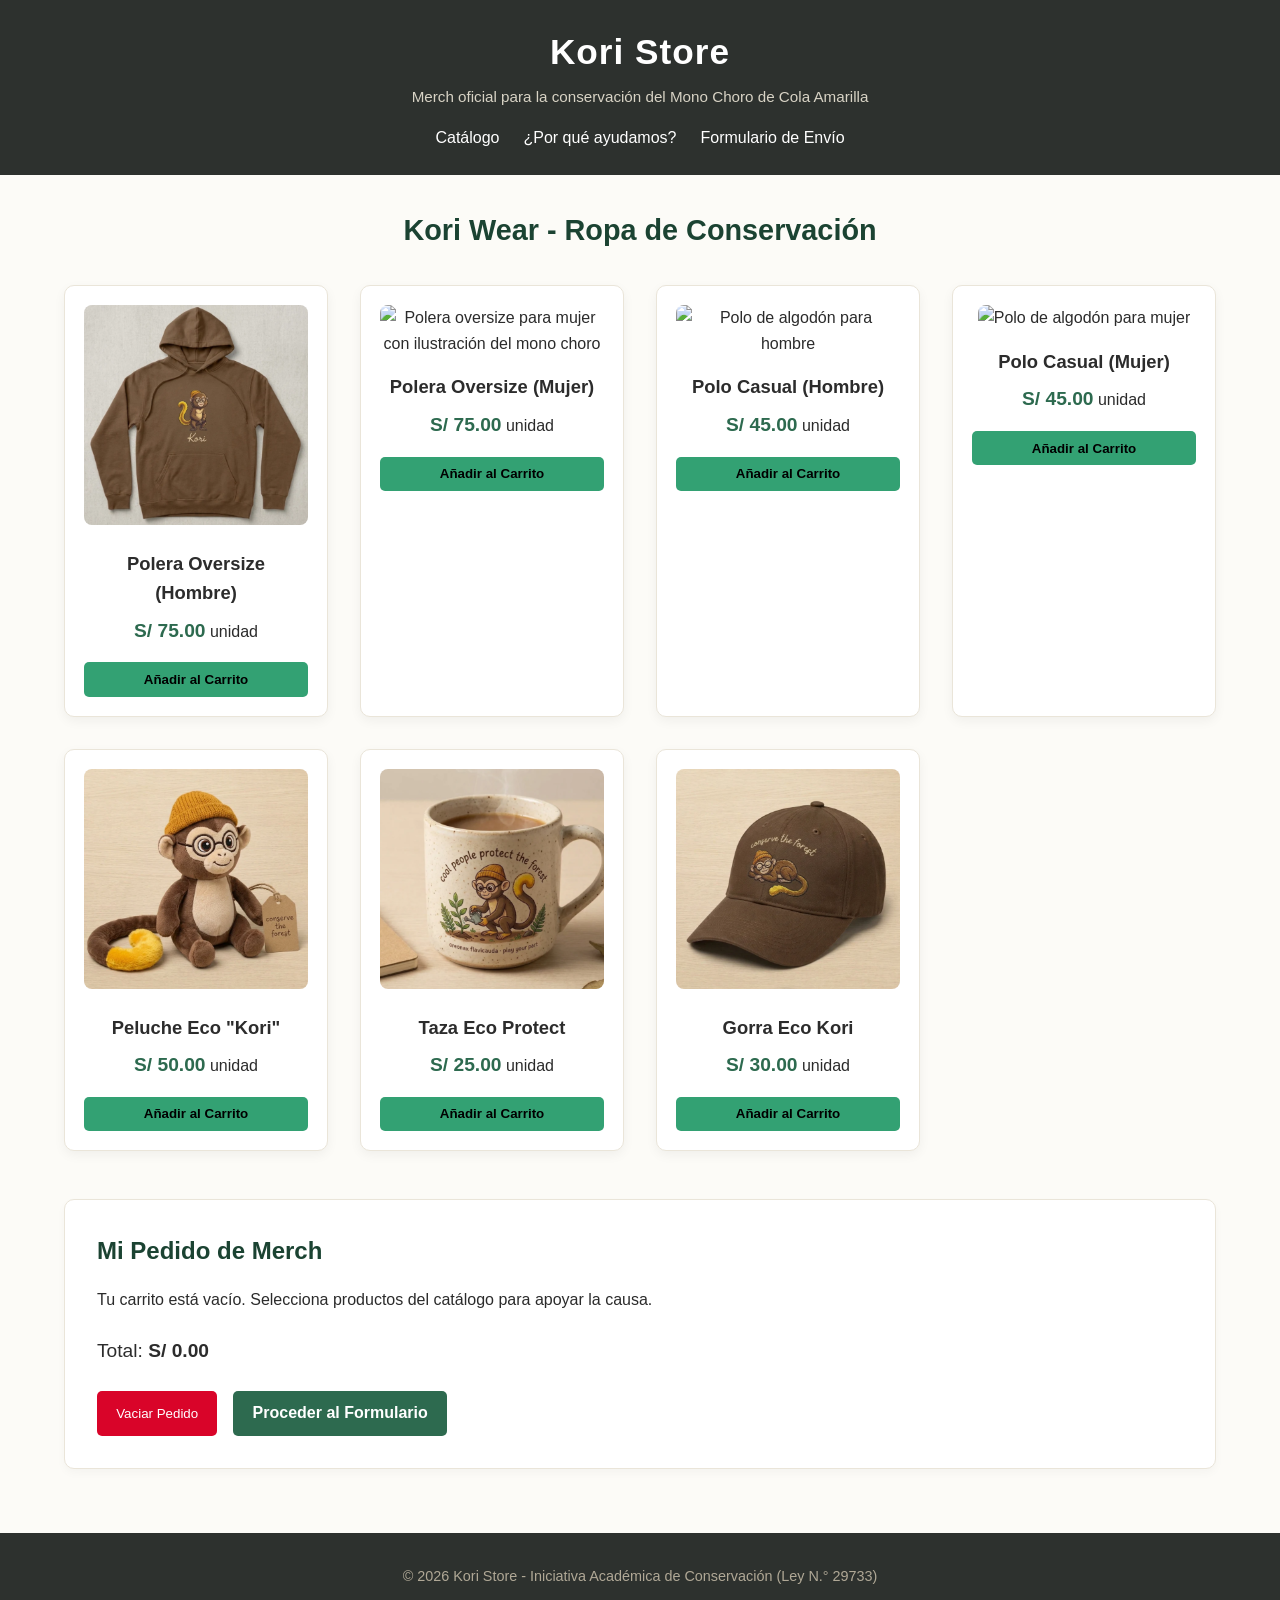
==== index.html @ 41fcef40 "first commit" ====
<!DOCTYPE html>
<html lang="es">
<head>
    <meta charset="UTF-8">
    <meta name="viewport" content="width=device-width, initial-scale=1.0">
    <title>Kori Store - Tienda Oficial de Conservación</title>
    <link rel="stylesheet" href="STYLE/styles.css">
</head>
<body>

    <!-- Encabezado Principal -->
    <header>
        <div class="header-container">
            <h1>Kori Store</h1>
            <p>Merch oficial para la conservación del Mono Choro de Cola Amarilla</p>
            <nav>
                <a href="index.html">Catálogo</a>
                <a href="impacto.html">¿Por qué ayudamos?</a>
                <a href="pedidos.html">Formulario de Envío</a>
            </nav>
        </div>
    </header>

    <main>
        <!-- Sección de Catálogo de Merch -->
        <section id="productos" aria-labelledby="titulo-catalogo">
            <h2 id="titulo-catalogo">Kori Wear - Ropa de Conservación</h2>
            <div class="catalogo">
                
                <!-- Producto 1: Polera Hombre -->
                <article class="producto" data-nombre="Polera Oversize Hombre Kori" data-precio="75.00">
                    <img src="IMG/POLERA HOMBRE.png" alt="Polera oversize para hombre con ilustración del mono choro">
                    <h3>Polera Oversize (Hombre)</h3>
                    <p><span class="precio">S/ 75.00</span> unidad</p>
                    <button type="button" class="btn-anadir">Añadir al Carrito</button>
                </article>

                <!-- Producto 2: Polera Mujer -->
                <article class="producto" data-nombre="Polera Oversize Mujer Kori" data-precio="75.00">
                    <img src="IMG/POLERA MUJER.png" alt="Polera oversize para mujer con ilustración del mono choro">
                    <h3>Polera Oversize (Mujer)</h3>
                    <p><span class="precio">S/ 75.00</span> unidad</p>
                    <button type="button" class="btn-anadir">Añadir al Carrito</button>
                </article>

                <!-- Producto 3: Polo Hombre -->
                <article class="producto" data-nombre="Polo Casual Hombre Kori" data-precio="45.00">
                    <img src="IMG/POLO HOMBRE.png" alt="Polo de algodón para hombre">
                    <h3>Polo Casual (Hombre)</h3>
                    <p><span class="precio">S/ 45.00</span> unidad</p>
                    <button type="button" class="btn-anadir">Añadir al Carrito</button>
                </article>

                <!-- Producto 4: Polo Mujer -->
                <article class="producto" data-nombre="Polo Casual Mujer Kori" data-precio="45.00">
                    <img src="IMG/POLO MUJER.png" alt="Polo de algodón para mujer">
                    <h3>Polo Casual (Mujer)</h3>
                    <p><span class="precio">S/ 45.00</span> unidad</p>
                    <button type="button" class="btn-anadir">Añadir al Carrito</button>
                </article>

                <!-- Producto 5: Peluche Eco -->
                <article class="producto" data-nombre="Peluche Eco Kori" data-precio="50.00">
                    <img src="IMG/PELUCHE.png" alt="Peluche artesanal del mono choro">
                    <h3>Peluche Eco "Kori"</h3>
                    <p><span class="precio">S/ 50.00</span> unidad</p>
                    <button type="button" class="btn-anadir">Añadir al Carrito</button>
                </article>

                <!-- Producto 6: Taza Eco Protect -->
                <article class="producto" data-nombre="Taza Eco Protect" data-precio="25.00">
                    <img src="IMG/TAZA.png" alt="Taza de cerámica ecológica">
                    <h3>Taza Eco Protect</h3>
                    <p><span class="precio">S/ 25.00</span> unidad</p>
                    <button type="button" class="btn-anadir">Añadir al Carrito</button>
                </article>

                <!-- Producto 7: Gorra Kori -->
                <article class="producto" data-nombre="Gorra Kori" data-precio="30.00">
                    <img src="IMG/GORRA.png" alt="Gorra con diseño sostenible">
                    <h3>Gorra Eco Kori</h3>
                    <p><span class="precio">S/ 30.00</span> unidad</p>
                    <button type="button" class="btn-anadir">Añadir al Carrito</button>
                </article>

            </div>
        </section>

        <!-- Sección del Carrito de Compras -->
        <section id="mi-pedido" aria-labelledby="titulo-pedido">
            <h2 id="titulo-pedido" tabindex="-1">Mi Pedido de Merch</h2>
            <p id="pedido-vacio">Tu carrito está vacío. Selecciona productos del catálogo para apoyar la causa.</p>
            <ul id="lista-pedido"></ul>
            <p class="total">Total: <strong id="total">S/ 0.00</strong></p>
            
            <div class="acciones-carrito">
                <button type="button" id="btn-vaciar">Vaciar Pedido</button>
                <a href="pedidos.html" class="btn-continuar">Proceder al Formulario</a>
            </div>

            <p id="aviso" class="solo-lector" role="status" aria-live="polite"></p>
        </section>
    </main>

    <!-- Pie de página -->
    <footer>
        <p>&copy; 2026 Kori Store - Iniciativa Académica de Conservación (Ley N.° 29733)</p>
    </footer>

    <script src="JSS/pedidos.js"></script>
---- STYLE/styles.css ----
/* ==========================================
   ESTILOS GENERALES Y PALETA AESTHETIC
   ========================================== */
* {
    margin: 0;
    padding: 0;
    box-sizing: border-box;
}

body {
    font-family: 'Segoe UI', Tahoma, Geneva, Verdana, sans-serif;
    background-color: #fcfbf7; /* Tono crema muy suave aesthetic */
    color: #2b2b2b;
    line-height: 1.6;
}

/* ==========================================
   ENCABEZADO Y NAVEGACIÓN
   ========================================== */
header {
    background-color: #2d312e; /* Verde bosque oscuro / marrón tierra */
    color: #ffffff;
    padding: 1.5rem 2rem;
    text-align: center;
}

.header-container h1 {
    font-size: 2.2rem;
    margin-bottom: 0.3rem;
    letter-spacing: 1px;
}

.header-container p {
    font-size: 0.95rem;
    color: #d8d3c5;
    margin-bottom: 1rem;
}

nav {
    display: flex;
    justify-content: center;
    gap: 1.5rem;
    align-items: center;
    flex-wrap: wrap;
}

nav a, .btn-link-nav {
    color: #ffffff;
    text-decoration: none;
    font-weight: 500;
    background: none;
    border: none;
    cursor: pointer;
    font-size: 1rem;
    transition: color 0.3s ease;
}

nav a:hover, .btn-link-nav:hover {
    color: #c29b38; /* Acento dorado/amarillo cola de mono */
}

/* ==========================================
   CATÁLOGO DE PRODUCTOS (GRID)
   ========================================== */
main {
    max-width: 1200px;
    margin: 2rem auto;
    padding: 0 1.5rem;
}

#productos h2 {
    text-align: center;
    font-size: 1.8rem;
    margin-bottom: 2rem;
    color: #1b4332;
}

.catalogo {
    display: grid;
    grid-template-columns: repeat(auto-fit, minmax(260px, 1fr));
    gap: 2rem;
}

.producto {
    background: #ffffff;
    border-radius: 10px;
    padding: 1.2rem;
    box-shadow: 0 4px 12px rgba(0, 0, 0, 0.05);
    text-align: center;
    transition: transform 0.3s ease, box-shadow 0.3s ease;
    border: 1px solid #eae5d9;
}

.producto:hover {
    transform: translateY(-5px);
    box-shadow: 0 8px 20px rgba(0, 0, 0, 0.08);
}

.producto img {
    width: 100%;
    height: 220px;
    object-fit: cover;
    border-radius: 8px;
    margin-bottom: 1rem;
}

.producto h3 {
    font-size: 1.15rem;
    margin-bottom: 0.5rem;
    color: #2c2c2c;
}

.precio {
    font-size: 1.2rem;
    font-weight: bold;
    color: #2d6a4f;
}

.btn-anadir {
    background-color:  #33a173;
    color: #white;
    border: none;
    padding: 0.6rem 1.2rem;
    border-radius: 5px;
    cursor: pointer;
    font-weight: 600;
    margin-top: 1rem;
    width: 100%;
    transition: background-color 0.2s;
}

.btn-anadir:hover {
    background-color: #33a173;
}

/* ==========================================
   VENTANA MODAL (INFORMACIÓN E IMAGEN)
   ========================================== */
.modal {
    position: fixed;
    top: 0;
    left: 0;
    width: 100%;
    height: 100%;
    background-color: rgba(0, 0, 0, 0.6);
    display: flex;
    justify-content: center;
    align-items: center;
    z-index: 1000;
    padding: 1rem;
}

.modal-contenido {
    background: #ffffff;
    padding: 2rem;
    border-radius: 12px;
    max-width: 600px;
    width: 100%;
    position: relative;
    max-height: 90vh;
    overflow-y: auto;
    box-shadow: 0 10px 25px rgba(0,0,0,0.2);
}

.modal-contenido h2 {
    color: #1b4332;
    margin-bottom: 1rem;
    font-size: 1.5rem;
}

.img-modal-infografia {
    width: 100%;
    height: auto;
    border-radius: 8px;
    margin-bottom: 1rem;
    border: 1px solid #ddd;
}

.modal-contenido ul {
    margin-top: 1rem;
    padding-left: 1.2rem;
}

.modal-contenido li {
    margin-bottom: 0.5rem;
}

.cerrar {
    position: absolute;
    top: 15px;
    right: 20px;
    font-size: 1.8rem;
    background: none;
    border: none;
    cursor: pointer;
    color: #555;
}

.cerrar:hover {
    color: #000;
}

/* ==========================================
   SECCIÓN DEL CARRITO (#mi-pedido)
   ========================================== */
#mi-pedido {
    background: #ffffff;
    padding: 2rem;
    border-radius: 10px;
    margin-top: 3rem;
    border: 1px solid #eae5d9;
    box-shadow: 0 4px 10px rgba(0,0,0,0.03);
}

#mi-pedido h2 {
    margin-bottom: 1rem;
    color: #1b4332;
}

#lista-pedido {
    list-style: none;
    margin-bottom: 1.5rem;
}

#lista-pedido li {
    padding: 0.5rem 0;
    border-bottom: 1px solid #f0eae1;
    display: flex;
    justify-content: space-between;
}

.total {
    font-size: 1.2rem;
    margin-bottom: 1.5rem;
    color: #2c2c2c;
}

.acciones-carrito {
    display: flex;
    gap: 1rem;
    flex-wrap: wrap;
}

#btn-vaciar {
    background-color: #d90429;
    color: #fff;
    border: none;
    padding: 0.6rem 1.2rem;
    border-radius: 5px;
    cursor: pointer;
}

.btn-continuar {
    background-color: #2d6a4f;
    color: #fff;
    text-decoration: none;
    padding: 0.6rem 1.2rem;
    border-radius: 5px;
    font-weight: 600;
}

/* Utilidad accesibilidad */
.solo-lector {
    position: absolute;
    width: 1px;
    height: 1px;
    padding: 0;
    margin: -1px;
    overflow: hidden;
    clip: rect(0,0,0,0);
    border: 0;
}

/* ==========================================
   PIE DE PÁGINA
   ========================================== */
footer {
    text-align: center;
    padding: 2rem;
    background-color: #2d312e;
    color: #b0a896;
    margin-top: 4rem;
    font-size: 0.9rem;
}
.contenido-impacto {
    max-width: 900px;
    margin: 3rem auto;
    padding: 0 1.5rem;
}

.seccion-historia, .seccion-destino-fondos {
    background: #ffffff;
    padding: 2.5rem;
    border-radius: 10px;
    margin-bottom: 2.5rem;
    box-shadow: 0 4px 10px rgba(0,0,0,0.03);
    border: 1px solid #eae5d9;
}

.seccion-historia h2, .seccion-destino-fondos h2 {
    color: #1b4332;
    margin-bottom: 1rem;
    font-size: 1.6rem;
}

.imagen-central {
    text-align: center;
    margin-top: 1.5rem;
}

.grid-fondos {
    display: grid;
    grid-template-columns: repeat(auto-fit, minmax(240px, 1fr));
    gap: 1.5rem;
    margin-top: 1.5rem;
}

.tarjeta-fondo {
    background: #fdfbf7;
    padding: 1.5rem;
    border-radius: 8px;
    border-left: 4px solid #2d6a4f;
    box-shadow: 0 2px 5px rgba(0,0,0,0.02);
}

.tarjeta-fondo h3 {
    color: #2d6a4f;
    font-size: 1.1rem;
    margin-bottom: 0.5rem;
}
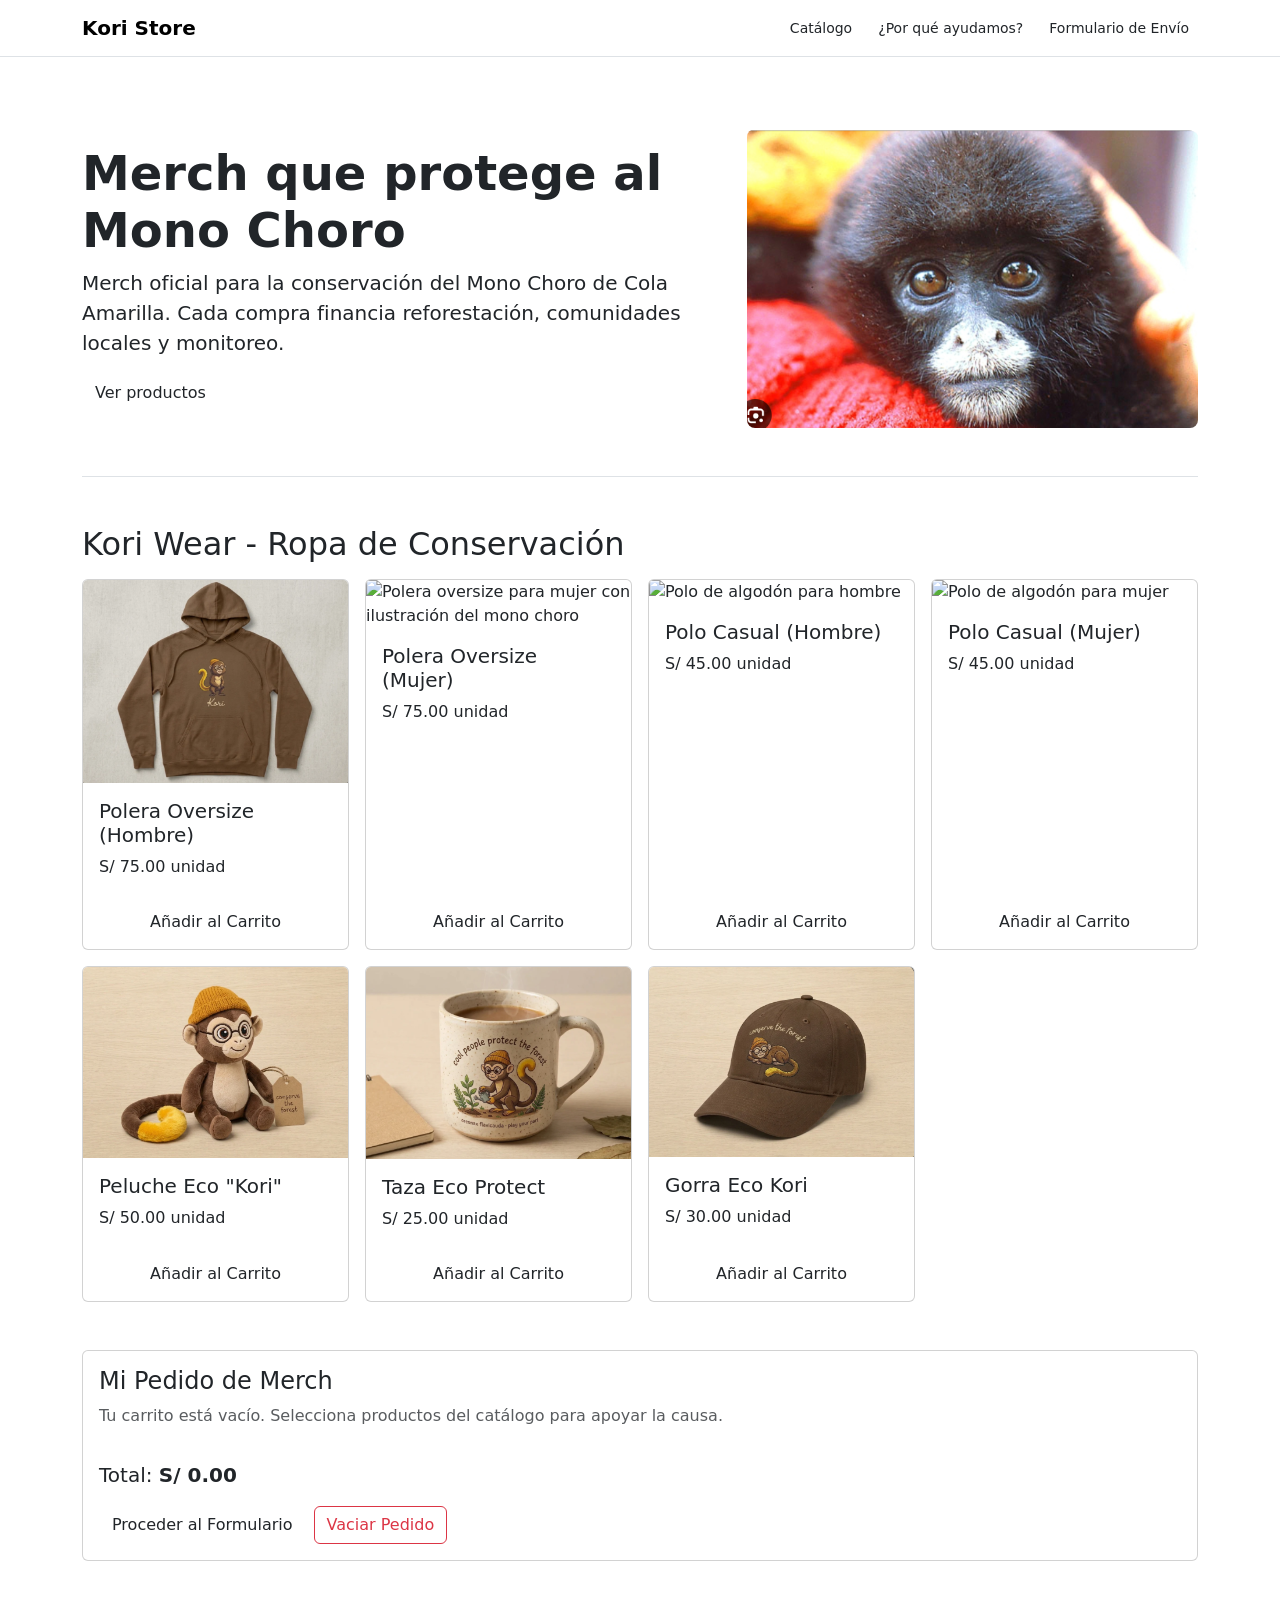
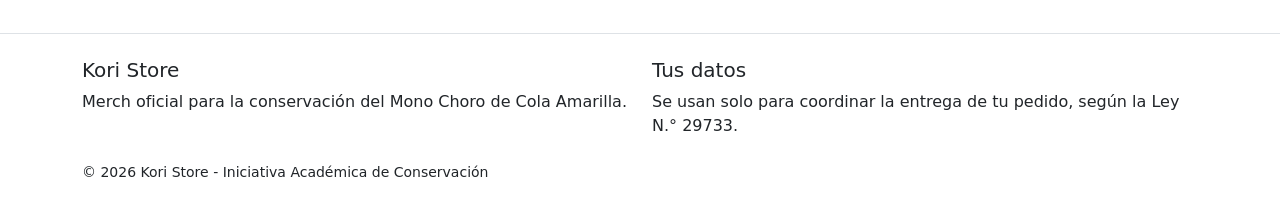
==== commit 446cdade: "Add files via upload" ====
--- a/index.html
+++ b/index.html
@@ -1,110 +1,238 @@
 <!DOCTYPE html>
 <html lang="es">
 <head>
-    <meta charset="UTF-8">
-    <meta name="viewport" content="width=device-width, initial-scale=1.0">
-    <title>Kori Store - Tienda Oficial de Conservación</title>
-    <link rel="stylesheet" href="STYLE/styles.css">
+  <meta charset="UTF-8">
+  <meta name="viewport" content="width=device-width, initial-scale=1">
+  <title>Kori Store | Merch para proteger al Mono Choro</title>
+  <!-- 1. Estilos de Bootstrap 5.3.8 -->
+  <link rel="stylesheet"
+    href="https://cdn.jsdelivr.net/npm/bootstrap@5.3.8/dist/css/bootstrap.min.css"
+    integrity="sha384-sRIl4kxILFvY47J16cr9ZwB07vP4J8+LH7qKQnuqkuIAvNWLzeN8tE5YBujZqJLB"
+    crossorigin="anonymous">
+  <!-- 2. Estilos propios de la marca, siempre después -->
+  <link rel="stylesheet" href="STYLE/marca.css">
+  <!-- 3. JavaScript de Bootstrap y el propio -->
+  <script
+    src="https://cdn.jsdelivr.net/npm/bootstrap@5.3.8/dist/js/bootstrap.bundle.min.js"
+    integrity="sha384-FKyoEForCGlyvwx9Hj09JcYn3nv7wiPVlz7YYwJrWVcXK/BmnVDxM+D2scQbITxI"
+    crossorigin="anonymous" defer></script>
+  <script src="JSS/pedidos.js" defer></script>
+  <script src="JSS/vaciar.js" defer></script>
+  <script src="JSS/imagenes.js" defer></script>
 </head>
 <body>
 
-    <!-- Encabezado Principal -->
-    <header>
-        <div class="header-container">
-            <h1>Kori Store</h1>
-            <p>Merch oficial para la conservación del Mono Choro de Cola Amarilla</p>
-            <nav>
-                <a href="index.html">Catálogo</a>
-                <a href="impacto.html">¿Por qué ayudamos?</a>
-                <a href="pedidos.html">Formulario de Envío</a>
-            </nav>
-        </div>
-    </header>
-
-    <main>
-        <!-- Sección de Catálogo de Merch -->
-        <section id="productos" aria-labelledby="titulo-catalogo">
-            <h2 id="titulo-catalogo">Kori Wear - Ropa de Conservación</h2>
-            <div class="catalogo">
-                
-                <!-- Producto 1: Polera Hombre -->
-                <article class="producto" data-nombre="Polera Oversize Hombre Kori" data-precio="75.00">
-                    <img src="IMG/POLERA HOMBRE.png" alt="Polera oversize para hombre con ilustración del mono choro">
-                    <h3>Polera Oversize (Hombre)</h3>
-                    <p><span class="precio">S/ 75.00</span> unidad</p>
-                    <button type="button" class="btn-anadir">Añadir al Carrito</button>
-                </article>
-
-                <!-- Producto 2: Polera Mujer -->
-                <article class="producto" data-nombre="Polera Oversize Mujer Kori" data-precio="75.00">
-                    <img src="IMG/POLERA MUJER.png" alt="Polera oversize para mujer con ilustración del mono choro">
-                    <h3>Polera Oversize (Mujer)</h3>
-                    <p><span class="precio">S/ 75.00</span> unidad</p>
-                    <button type="button" class="btn-anadir">Añadir al Carrito</button>
-                </article>
-
-                <!-- Producto 3: Polo Hombre -->
-                <article class="producto" data-nombre="Polo Casual Hombre Kori" data-precio="45.00">
-                    <img src="IMG/POLO HOMBRE.png" alt="Polo de algodón para hombre">
-                    <h3>Polo Casual (Hombre)</h3>
-                    <p><span class="precio">S/ 45.00</span> unidad</p>
-                    <button type="button" class="btn-anadir">Añadir al Carrito</button>
-                </article>
-
-                <!-- Producto 4: Polo Mujer -->
-                <article class="producto" data-nombre="Polo Casual Mujer Kori" data-precio="45.00">
-                    <img src="IMG/POLO MUJER.png" alt="Polo de algodón para mujer">
-                    <h3>Polo Casual (Mujer)</h3>
-                    <p><span class="precio">S/ 45.00</span> unidad</p>
-                    <button type="button" class="btn-anadir">Añadir al Carrito</button>
-                </article>
-
-                <!-- Producto 5: Peluche Eco -->
-                <article class="producto" data-nombre="Peluche Eco Kori" data-precio="50.00">
-                    <img src="IMG/PELUCHE.png" alt="Peluche artesanal del mono choro">
-                    <h3>Peluche Eco "Kori"</h3>
-                    <p><span class="precio">S/ 50.00</span> unidad</p>
-                    <button type="button" class="btn-anadir">Añadir al Carrito</button>
-                </article>
-
-                <!-- Producto 6: Taza Eco Protect -->
-                <article class="producto" data-nombre="Taza Eco Protect" data-precio="25.00">
-                    <img src="IMG/TAZA.png" alt="Taza de cerámica ecológica">
-                    <h3>Taza Eco Protect</h3>
-                    <p><span class="precio">S/ 25.00</span> unidad</p>
-                    <button type="button" class="btn-anadir">Añadir al Carrito</button>
-                </article>
-
-                <!-- Producto 7: Gorra Kori -->
-                <article class="producto" data-nombre="Gorra Kori" data-precio="30.00">
-                    <img src="IMG/GORRA.png" alt="Gorra con diseño sostenible">
-                    <h3>Gorra Eco Kori</h3>
-                    <p><span class="precio">S/ 30.00</span> unidad</p>
-                    <button type="button" class="btn-anadir">Añadir al Carrito</button>
-                </article>
-
-            </div>
-        </section>
-
-        <!-- Sección del Carrito de Compras -->
-        <section id="mi-pedido" aria-labelledby="titulo-pedido">
-            <h2 id="titulo-pedido" tabindex="-1">Mi Pedido de Merch</h2>
-            <p id="pedido-vacio">Tu carrito está vacío. Selecciona productos del catálogo para apoyar la causa.</p>
-            <ul id="lista-pedido"></ul>
-            <p class="total">Total: <strong id="total">S/ 0.00</strong></p>
-            
-            <div class="acciones-carrito">
-                <button type="button" id="btn-vaciar">Vaciar Pedido</button>
-                <a href="pedidos.html" class="btn-continuar">Proceder al Formulario</a>
-            </div>
-
-            <p id="aviso" class="solo-lector" role="status" aria-live="polite"></p>
-        </section>
-    </main>
-
-    <!-- Pie de página -->
-    <footer>
-        <p>&copy; 2026 Kori Store - Iniciativa Académica de Conservación (Ley N.° 29733)</p>
-    </footer>
-
-    <script src="JSS/pedidos.js"></script>+  <!-- Barra de navegación -->
+  <nav class="navbar navbar-expand-md navbar-light border-bottom">
+    <div class="container">
+      <a class="navbar-brand fw-bold" href="index.html">Kori Store</a>
+      <button class="navbar-toggler" type="button"
+              data-bs-toggle="collapse" data-bs-target="#menu"
+              aria-controls="menu" aria-expanded="false" aria-label="Abrir menú">
+        <span class="navbar-toggler-icon"></span>
+      </button>
+      <div class="collapse navbar-collapse" id="menu">
+        <ul class="navbar-nav ms-auto gap-2 py-2 py-md-0 align-items-md-center">
+          <li class="nav-item"><a class="btn btn-marca btn-sm" aria-current="page" href="index.html">Catálogo</a></li>
+          <li class="nav-item"><a class="btn btn-ghost btn-sm" href="impacto.html">¿Por qué ayudamos?</a></li>
+          <li class="nav-item"><a class="btn btn-ghost btn-sm" href="pedidos.html">Formulario de Envío</a></li>
+        </ul>
+      </div>
+    </div>
+  </nav>
+
+  <main class="container py-4">
+
+    <!-- Portada -->
+    <section class="py-4 py-md-5 mb-5 border-bottom hero">
+      <div class="row align-items-center g-4">
+        <div class="col-md-7">
+          <h1 class="display-5 fw-semibold">Merch que protege al Mono Choro</h1>
+          <p class="lead">Merch oficial para la conservación del Mono Choro de Cola Amarilla. Cada compra financia reforestación, comunidades locales y monitoreo.</p>
+          <a class="btn btn-marca" href="#productos">Ver productos</a>
+        </div>
+        <div class="col-md-5">
+          <img src="IMG/MONO2.png" class="img-fluid rounded-3"
+               alt="Cría de mono choro de cola amarilla sostenida entre las manos de una persona">
+        </div>
+      </div>
+    </section>
+
+    <!-- Catálogo de Merch -->
+    <section id="productos" class="mb-5" aria-labelledby="titulo-catalogo">
+      <h2 id="titulo-catalogo" class="mb-3">Kori Wear - Ropa de Conservación</h2>
+      <div class="catalogo row row-cols-1 row-cols-sm-2 row-cols-lg-4 g-3">
+
+        <!-- Producto 1: Polera Hombre -->
+        <div class="col">
+          <article class="producto card h-100"
+                   data-nombre="Polera Oversize Hombre Kori" data-precio="75.00">
+            <img src="IMG/POLERA HOMBRE.png" class="card-img-top"
+                 alt="Polera oversize para hombre con ilustración del mono choro">
+            <div class="card-body">
+              <h3 class="card-title h5">Polera Oversize (Hombre)</h3>
+              <p class="card-text"><span class="precio">S/ 75.00</span> unidad</p>
+            </div>
+            <div class="card-footer bg-transparent border-0">
+              <button type="button" class="btn btn-marca w-100 btn-anadir">Añadir al Carrito</button>
+            </div>
+          </article>
+        </div>
+
+        <!-- Producto 2: Polera Mujer -->
+        <div class="col">
+          <article class="producto card h-100"
+                   data-nombre="Polera Oversize Mujer Kori" data-precio="75.00">
+            <img src="IMG/POLERA MUJER.png" class="card-img-top"
+                 alt="Polera oversize para mujer con ilustración del mono choro">
+            <div class="card-body">
+              <h3 class="card-title h5">Polera Oversize (Mujer)</h3>
+              <p class="card-text"><span class="precio">S/ 75.00</span> unidad</p>
+            </div>
+            <div class="card-footer bg-transparent border-0">
+              <button type="button" class="btn btn-marca w-100 btn-anadir">Añadir al Carrito</button>
+            </div>
+          </article>
+        </div>
+
+        <!-- Producto 3: Polo Hombre -->
+        <div class="col">
+          <article class="producto card h-100"
+                   data-nombre="Polo Casual Hombre Kori" data-precio="45.00">
+            <img src="IMG/POLO HOMBRE.png" class="card-img-top"
+                 alt="Polo de algodón para hombre">
+            <div class="card-body">
+              <h3 class="card-title h5">Polo Casual (Hombre)</h3>
+              <p class="card-text"><span class="precio">S/ 45.00</span> unidad</p>
+            </div>
+            <div class="card-footer bg-transparent border-0">
+              <button type="button" class="btn btn-marca w-100 btn-anadir">Añadir al Carrito</button>
+            </div>
+          </article>
+        </div>
+
+        <!-- Producto 4: Polo Mujer -->
+        <div class="col">
+          <article class="producto card h-100"
+                   data-nombre="Polo Casual Mujer Kori" data-precio="45.00">
+            <img src="IMG/POLO MUJER.png" class="card-img-top"
+                 alt="Polo de algodón para mujer">
+            <div class="card-body">
+              <h3 class="card-title h5">Polo Casual (Mujer)</h3>
+              <p class="card-text"><span class="precio">S/ 45.00</span> unidad</p>
+            </div>
+            <div class="card-footer bg-transparent border-0">
+              <button type="button" class="btn btn-marca w-100 btn-anadir">Añadir al Carrito</button>
+            </div>
+          </article>
+        </div>
+
+        <!-- Producto 5: Peluche Eco -->
+        <div class="col">
+          <article class="producto card h-100"
+                   data-nombre="Peluche Eco Kori" data-precio="50.00">
+            <img src="IMG/PELUCHE.png" class="card-img-top"
+                 alt="Peluche artesanal del mono choro">
+            <div class="card-body">
+              <h3 class="card-title h5">Peluche Eco "Kori"</h3>
+              <p class="card-text"><span class="precio">S/ 50.00</span> unidad</p>
+            </div>
+            <div class="card-footer bg-transparent border-0">
+              <button type="button" class="btn btn-marca w-100 btn-anadir">Añadir al Carrito</button>
+            </div>
+          </article>
+        </div>
+
+        <!-- Producto 6: Taza Eco Protect -->
+        <div class="col">
+          <article class="producto card h-100"
+                   data-nombre="Taza Eco Protect" data-precio="25.00">
+            <img src="IMG/TAZA.png" class="card-img-top"
+                 alt="Taza de cerámica ecológica con un mono regando una planta">
+            <div class="card-body">
+              <h3 class="card-title h5">Taza Eco Protect</h3>
+              <p class="card-text"><span class="precio">S/ 25.00</span> unidad</p>
+            </div>
+            <div class="card-footer bg-transparent border-0">
+              <button type="button" class="btn btn-marca w-100 btn-anadir">Añadir al Carrito</button>
+            </div>
+          </article>
+        </div>
+
+        <!-- Producto 7: Gorra Kori -->
+        <div class="col">
+          <article class="producto card h-100"
+                   data-nombre="Gorra Kori" data-precio="30.00">
+            <img src="IMG/GORRA.png" class="card-img-top"
+                 alt="Gorra con diseño sostenible">
+            <div class="card-body">
+              <h3 class="card-title h5">Gorra Eco Kori</h3>
+              <p class="card-text"><span class="precio">S/ 30.00</span> unidad</p>
+            </div>
+            <div class="card-footer bg-transparent border-0">
+              <button type="button" class="btn btn-marca w-100 btn-anadir">Añadir al Carrito</button>
+            </div>
+          </article>
+        </div>
+
+      </div>
+    </section>
+
+    <!-- Carrito de Compras -->
+    <section id="mi-pedido" class="card p-3" aria-labelledby="titulo-pedido">
+      <h2 id="titulo-pedido" class="h4" tabindex="-1">Mi Pedido de Merch</h2>
+      <p id="pedido-vacio" class="text-body-secondary">
+        Tu carrito está vacío. Selecciona productos del catálogo para apoyar la causa.</p>
+      <ul id="lista-pedido" class="list-unstyled mb-3"></ul>
+      <p class="fs-5 total">Total: <strong id="total">S/ 0.00</strong></p>
+      <div class="d-flex flex-wrap gap-2">
+        <a href="pedidos.html" class="btn btn-marca">Proceder al Formulario</a>
+        <button type="button" class="btn btn-outline-danger"
+                data-bs-toggle="modal" data-bs-target="#modalVaciar">Vaciar Pedido</button>
+      </div>
+      <p id="aviso" class="visually-hidden" role="status"></p>
+    </section>
+  </main>
+
+  <!-- Modal de confirmación para vaciar el pedido -->
+  <div class="modal fade" id="modalVaciar" tabindex="-1"
+       aria-labelledby="modalVaciarTitulo" aria-hidden="true">
+    <div class="modal-dialog modal-dialog-centered">
+      <div class="modal-content">
+        <div class="modal-header">
+          <h2 class="modal-title fs-5" id="modalVaciarTitulo">¿Vaciar tu pedido?</h2>
+          <button type="button" class="btn-close" data-bs-dismiss="modal"
+                  aria-label="Cerrar"></button>
+        </div>
+        <div class="modal-body">
+          Se quitarán todos los productos. Esta acción no se puede deshacer.
+        </div>
+        <div class="modal-footer">
+          <button type="button" class="btn btn-outline-secondary"
+                  data-bs-dismiss="modal">Cancelar</button>
+          <button type="button" class="btn btn-danger" id="confirmarVaciar"
+                  data-bs-dismiss="modal">Sí, vaciar</button>
+        </div>
+      </div>
+    </div>
+  </div>
+
+  <!-- Pie de página en tres columnas -->
+  <footer class="border-top py-4 mt-5">
+    <div class="container">
+      <div class="row g-4">
+        <div class="col-md-6">
+          <h2 class="h5">Kori Store</h2>
+          <p class="texto-suave mb-0">Merch oficial para la conservación del Mono Choro de Cola Amarilla.</p>
+        </div>
+        <div class="col-md-6">
+          <h2 class="h5">Tus datos</h2>
+          <p class="texto-suave mb-0">Se usan solo para coordinar la entrega de tu pedido, según la Ley N.° 29733.</p>
+        </div>
+      </div>
+      <p class="texto-suave small mt-4 mb-0">&copy; 2026 Kori Store - Iniciativa Académica de Conservación</p>
+    </div>
+  </footer>
+
+</body>
+</html>
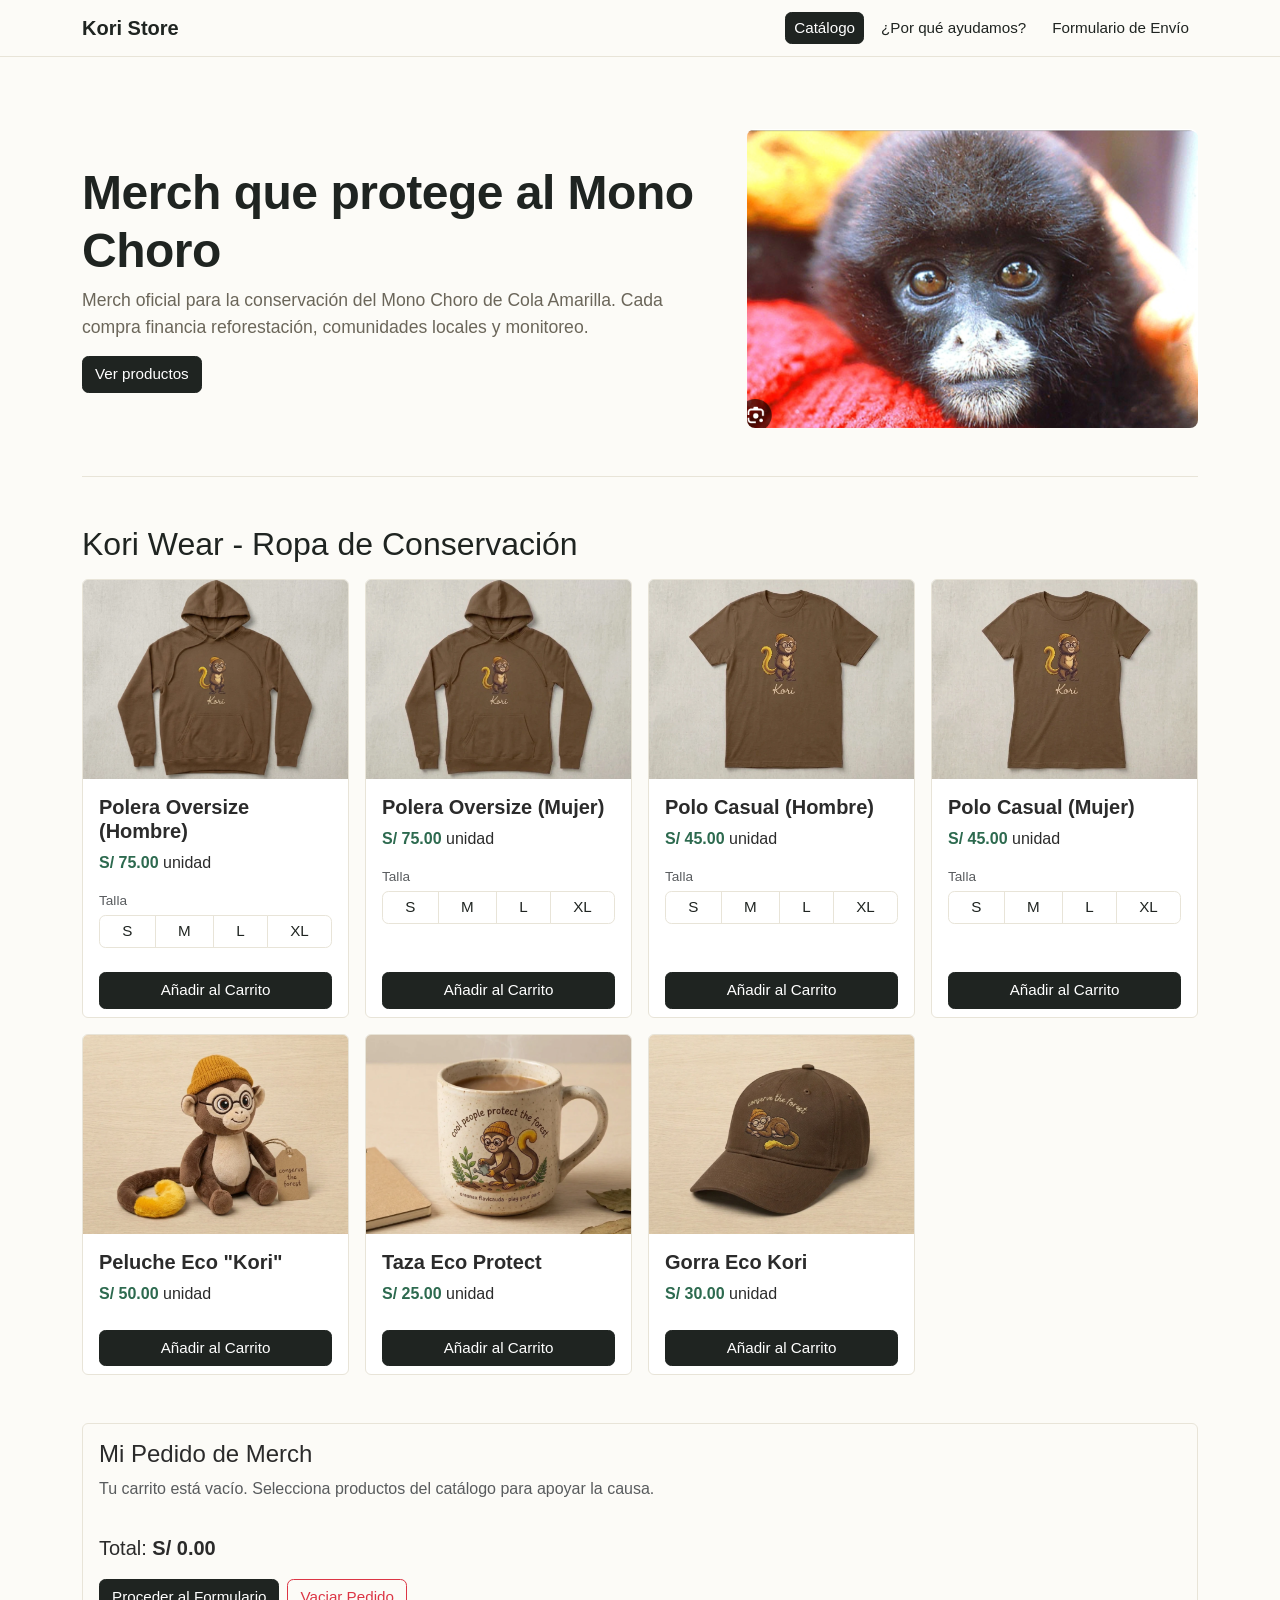
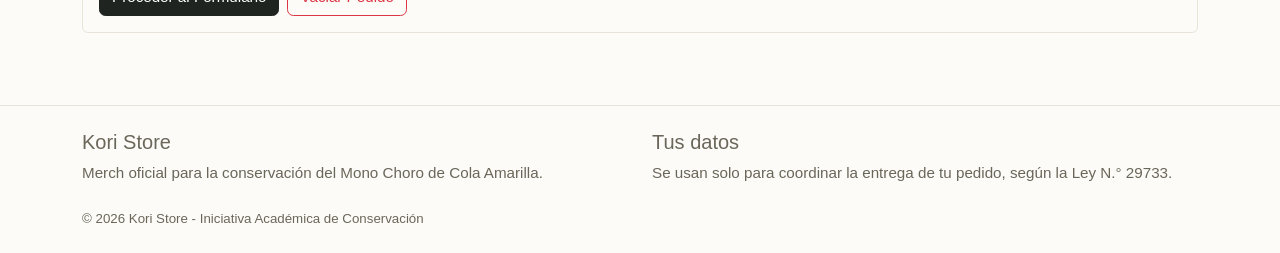
==== commit 82345c1c: "Add files via upload" ====
--- a/index.html
+++ b/index.html
@@ -72,6 +72,20 @@
             <div class="card-body">
               <h3 class="card-title h5">Polera Oversize (Hombre)</h3>
               <p class="card-text"><span class="precio">S/ 75.00</span> unidad</p>
+              <fieldset class="tallas mt-3">
+                <legend class="small text-body-secondary mb-1">Talla</legend>
+                <div class="btn-group w-100" role="group" aria-label="Elige tu talla">
+                  <input type="radio" class="btn-check" name="talla-polera-hombre" id="polera-hombre-S" value="S" autocomplete="off">
+                  <label class="btn btn-talla btn-sm" for="polera-hombre-S">S</label>
+                  <input type="radio" class="btn-check" name="talla-polera-hombre" id="polera-hombre-M" value="M" autocomplete="off">
+                  <label class="btn btn-talla btn-sm" for="polera-hombre-M">M</label>
+                  <input type="radio" class="btn-check" name="talla-polera-hombre" id="polera-hombre-L" value="L" autocomplete="off">
+                  <label class="btn btn-talla btn-sm" for="polera-hombre-L">L</label>
+                  <input type="radio" class="btn-check" name="talla-polera-hombre" id="polera-hombre-XL" value="XL" autocomplete="off">
+                  <label class="btn btn-talla btn-sm" for="polera-hombre-XL">XL</label>
+                </div>
+                <span class="error-msg error-talla" aria-live="polite"></span>
+              </fieldset>
             </div>
             <div class="card-footer bg-transparent border-0">
               <button type="button" class="btn btn-marca w-100 btn-anadir">Añadir al Carrito</button>
@@ -88,6 +102,20 @@
             <div class="card-body">
               <h3 class="card-title h5">Polera Oversize (Mujer)</h3>
               <p class="card-text"><span class="precio">S/ 75.00</span> unidad</p>
+              <fieldset class="tallas mt-3">
+                <legend class="small text-body-secondary mb-1">Talla</legend>
+                <div class="btn-group w-100" role="group" aria-label="Elige tu talla">
+                  <input type="radio" class="btn-check" name="talla-polera-mujer" id="polera-mujer-S" value="S" autocomplete="off">
+                  <label class="btn btn-talla btn-sm" for="polera-mujer-S">S</label>
+                  <input type="radio" class="btn-check" name="talla-polera-mujer" id="polera-mujer-M" value="M" autocomplete="off">
+                  <label class="btn btn-talla btn-sm" for="polera-mujer-M">M</label>
+                  <input type="radio" class="btn-check" name="talla-polera-mujer" id="polera-mujer-L" value="L" autocomplete="off">
+                  <label class="btn btn-talla btn-sm" for="polera-mujer-L">L</label>
+                  <input type="radio" class="btn-check" name="talla-polera-mujer" id="polera-mujer-XL" value="XL" autocomplete="off">
+                  <label class="btn btn-talla btn-sm" for="polera-mujer-XL">XL</label>
+                </div>
+                <span class="error-msg error-talla" aria-live="polite"></span>
+              </fieldset>
             </div>
             <div class="card-footer bg-transparent border-0">
               <button type="button" class="btn btn-marca w-100 btn-anadir">Añadir al Carrito</button>
@@ -104,6 +132,20 @@
             <div class="card-body">
               <h3 class="card-title h5">Polo Casual (Hombre)</h3>
               <p class="card-text"><span class="precio">S/ 45.00</span> unidad</p>
+              <fieldset class="tallas mt-3">
+                <legend class="small text-body-secondary mb-1">Talla</legend>
+                <div class="btn-group w-100" role="group" aria-label="Elige tu talla">
+                  <input type="radio" class="btn-check" name="talla-polo-hombre" id="polo-hombre-S" value="S" autocomplete="off">
+                  <label class="btn btn-talla btn-sm" for="polo-hombre-S">S</label>
+                  <input type="radio" class="btn-check" name="talla-polo-hombre" id="polo-hombre-M" value="M" autocomplete="off">
+                  <label class="btn btn-talla btn-sm" for="polo-hombre-M">M</label>
+                  <input type="radio" class="btn-check" name="talla-polo-hombre" id="polo-hombre-L" value="L" autocomplete="off">
+                  <label class="btn btn-talla btn-sm" for="polo-hombre-L">L</label>
+                  <input type="radio" class="btn-check" name="talla-polo-hombre" id="polo-hombre-XL" value="XL" autocomplete="off">
+                  <label class="btn btn-talla btn-sm" for="polo-hombre-XL">XL</label>
+                </div>
+                <span class="error-msg error-talla" aria-live="polite"></span>
+              </fieldset>
             </div>
             <div class="card-footer bg-transparent border-0">
               <button type="button" class="btn btn-marca w-100 btn-anadir">Añadir al Carrito</button>
@@ -120,6 +162,20 @@
             <div class="card-body">
               <h3 class="card-title h5">Polo Casual (Mujer)</h3>
               <p class="card-text"><span class="precio">S/ 45.00</span> unidad</p>
+              <fieldset class="tallas mt-3">
+                <legend class="small text-body-secondary mb-1">Talla</legend>
+                <div class="btn-group w-100" role="group" aria-label="Elige tu talla">
+                  <input type="radio" class="btn-check" name="talla-polo-mujer" id="polo-mujer-S" value="S" autocomplete="off">
+                  <label class="btn btn-talla btn-sm" for="polo-mujer-S">S</label>
+                  <input type="radio" class="btn-check" name="talla-polo-mujer" id="polo-mujer-M" value="M" autocomplete="off">
+                  <label class="btn btn-talla btn-sm" for="polo-mujer-M">M</label>
+                  <input type="radio" class="btn-check" name="talla-polo-mujer" id="polo-mujer-L" value="L" autocomplete="off">
+                  <label class="btn btn-talla btn-sm" for="polo-mujer-L">L</label>
+                  <input type="radio" class="btn-check" name="talla-polo-mujer" id="polo-mujer-XL" value="XL" autocomplete="off">
+                  <label class="btn btn-talla btn-sm" for="polo-mujer-XL">XL</label>
+                </div>
+                <span class="error-msg error-talla" aria-live="polite"></span>
+              </fieldset>
             </div>
             <div class="card-footer bg-transparent border-0">
               <button type="button" class="btn btn-marca w-100 btn-anadir">Añadir al Carrito</button>
--- a/STYLE/marca.css
+++ b/STYLE/marca.css
@@ -0,0 +1,186 @@
+/* ==========================================
+   KORI STORE - marca.css  (versión minimalista)
+   Se carga DESPUÉS de Bootstrap y solo cambia sus variables --bs-*.
+   Una sola paleta: tinta oscura + verde de acento sobre crema.
+   ========================================== */
+
+/* ===== 1. Paleta ===== */
+:root {
+  --tinta: #1f2421;
+  --verde: #2d6a4f;
+  --muted: #6b665a;            /* 5.4:1 sobre crema */
+  --linea: #e8e4d8;
+  --hover: #efece1;
+  --bs-body-bg: #fcfbf7;
+  --bs-body-color: #2b2b2b;
+  --bs-body-font-family: 'Segoe UI', Tahoma, Geneva, Verdana, sans-serif;
+  --bs-border-color: var(--linea);
+  --bs-link-color: var(--verde);
+  --bs-link-hover-color: var(--tinta);
+}
+
+h1, h2, h3, h4, h5 { color: var(--tinta); }
+
+/* ===== 2. Botones: planos, de bordes suaves ===== */
+.btn {
+  --bs-btn-border-radius: 0.4rem;
+  --bs-btn-font-weight: 500;
+  --bs-btn-font-size: 0.95rem;
+  box-shadow: none;
+}
+
+/* Principal: tinta sólida, hover verde */
+.btn-marca {
+  --bs-btn-color: #ffffff;
+  --bs-btn-bg: var(--tinta);
+  --bs-btn-border-color: var(--tinta);
+  --bs-btn-hover-color: #ffffff;
+  --bs-btn-hover-bg: var(--verde);
+  --bs-btn-hover-border-color: var(--verde);
+  --bs-btn-active-color: #ffffff;
+  --bs-btn-active-bg: var(--verde);
+  --bs-btn-active-border-color: var(--verde);
+  --bs-btn-focus-shadow-rgb: 31, 36, 33;
+}
+
+/* Secundario: texto sin borde, fondo suave al pasar el mouse */
+.btn-ghost {
+  --bs-btn-color: var(--tinta);
+  --bs-btn-bg: transparent;
+  --bs-btn-border-color: transparent;
+  --bs-btn-hover-color: var(--tinta);
+  --bs-btn-hover-bg: var(--hover);
+  --bs-btn-hover-border-color: transparent;
+  --bs-btn-active-color: var(--tinta);
+  --bs-btn-active-bg: var(--linea);
+  --bs-btn-active-border-color: transparent;
+  --bs-btn-focus-shadow-rgb: 31, 36, 33;
+}
+
+/* ===== 3. Barra de navegación clara ===== */
+.navbar {
+  --bs-navbar-brand-color: var(--tinta);
+  --bs-navbar-brand-hover-color: var(--verde);
+  background-color: var(--bs-body-bg);
+}
+
+/* ===== 4. Portada ===== */
+.hero h1 { letter-spacing: -0.5px; }
+.hero .lead { color: var(--muted); font-size: 1.1rem; }
+
+/* ===== 5. Catálogo ===== */
+.producto {
+  border: 1px solid var(--linea);
+  background: #ffffff;
+  transition: border-color 0.2s ease;
+}
+
+.producto:hover { border-color: #cfc9b6; }
+
+/* Todas las fotos con la misma proporción: tarjetas iguales */
+.producto .card-img-top,
+.sin-foto {
+  aspect-ratio: 4 / 3;
+  width: 100%;
+  object-fit: cover;
+}
+
+/* Marcador que imagenes.js pone cuando falta la foto de un producto */
+.sin-foto {
+  display: flex;
+  align-items: center;
+  justify-content: center;
+  background: var(--hover);
+  color: var(--muted);
+  font-size: 0.9rem;
+  border-radius: var(--bs-card-inner-border-radius) var(--bs-card-inner-border-radius) 0 0;
+}
+
+.producto .card-title { font-weight: 600; }
+
+.precio {
+  font-weight: 600;
+  color: var(--verde);         /* 6.4:1 sobre blanco */
+}
+
+/* ===== 6. Carrito ===== */
+#mi-pedido,
+.card { border-color: var(--linea); }
+
+#lista-pedido li {
+  display: flex;
+  justify-content: space-between;
+  align-items: center;
+  gap: 1rem;
+  padding: 0.6rem 0;
+  border-bottom: 1px solid var(--linea);
+}
+
+.btn-quitar {
+  border: 0;
+  background: none;
+  color: var(--muted);
+  text-decoration: underline;
+  padding: 0.15rem 0.4rem;
+  margin-left: 0.5rem;
+}
+
+.btn-quitar:hover { color: #b00020; }
+
+/* ===== 7. Impacto, acordeón y formulario ===== */
+.tarjeta-fondo {
+  background: #ffffff;
+  border-left: 3px solid var(--verde);
+}
+
+.accordion {
+  --bs-accordion-border-color: var(--linea);
+  --bs-accordion-active-bg: var(--hover);
+  --bs-accordion-active-color: var(--tinta);
+  --bs-accordion-btn-focus-box-shadow: 0 0 0 0.2rem rgba(31, 36, 33, 0.25);
+}
+
+.form-control:focus,
+.form-check-input:focus {
+  border-color: var(--tinta);
+  box-shadow: 0 0 0 0.2rem rgba(31, 36, 33, 0.2);
+}
+
+.form-check-input:checked {
+  background-color: var(--tinta);
+  border-color: var(--tinta);
+}
+
+.error-msg {
+  color: #b00020;              /* 6.8:1 sobre blanco */
+  font-size: 0.875rem;
+}
+
+/* ===== 8. Pie de página ===== */
+footer { background: transparent; color: var(--muted); font-size: 0.95rem; }
+footer h2 { color: var(--tinta); font-weight: 600; }
+.texto-suave { color: var(--muted); }
+
+/* ===== 9. Selector de talla (poleras y polos) ===== */
+.tallas { border: 0; padding: 0; margin-bottom: 0; }
+.tallas legend { float: none; width: auto; font-size: 0.85rem; }
+
+.btn-talla {
+  --bs-btn-color: var(--tinta);
+  --bs-btn-bg: #ffffff;
+  --bs-btn-border-color: var(--linea);
+  --bs-btn-hover-color: var(--tinta);
+  --bs-btn-hover-bg: var(--hover);
+  --bs-btn-hover-border-color: #cfc9b6;
+  --bs-btn-focus-shadow-rgb: 31, 36, 33;
+}
+
+/* Talla elegida: tinta sólida */
+.btn-check:checked + .btn-talla {
+  --bs-btn-active-color: #ffffff;
+  --bs-btn-active-bg: var(--tinta);
+  --bs-btn-active-border-color: var(--tinta);
+  color: #ffffff;
+  background-color: var(--tinta);
+  border-color: var(--tinta);
+}
